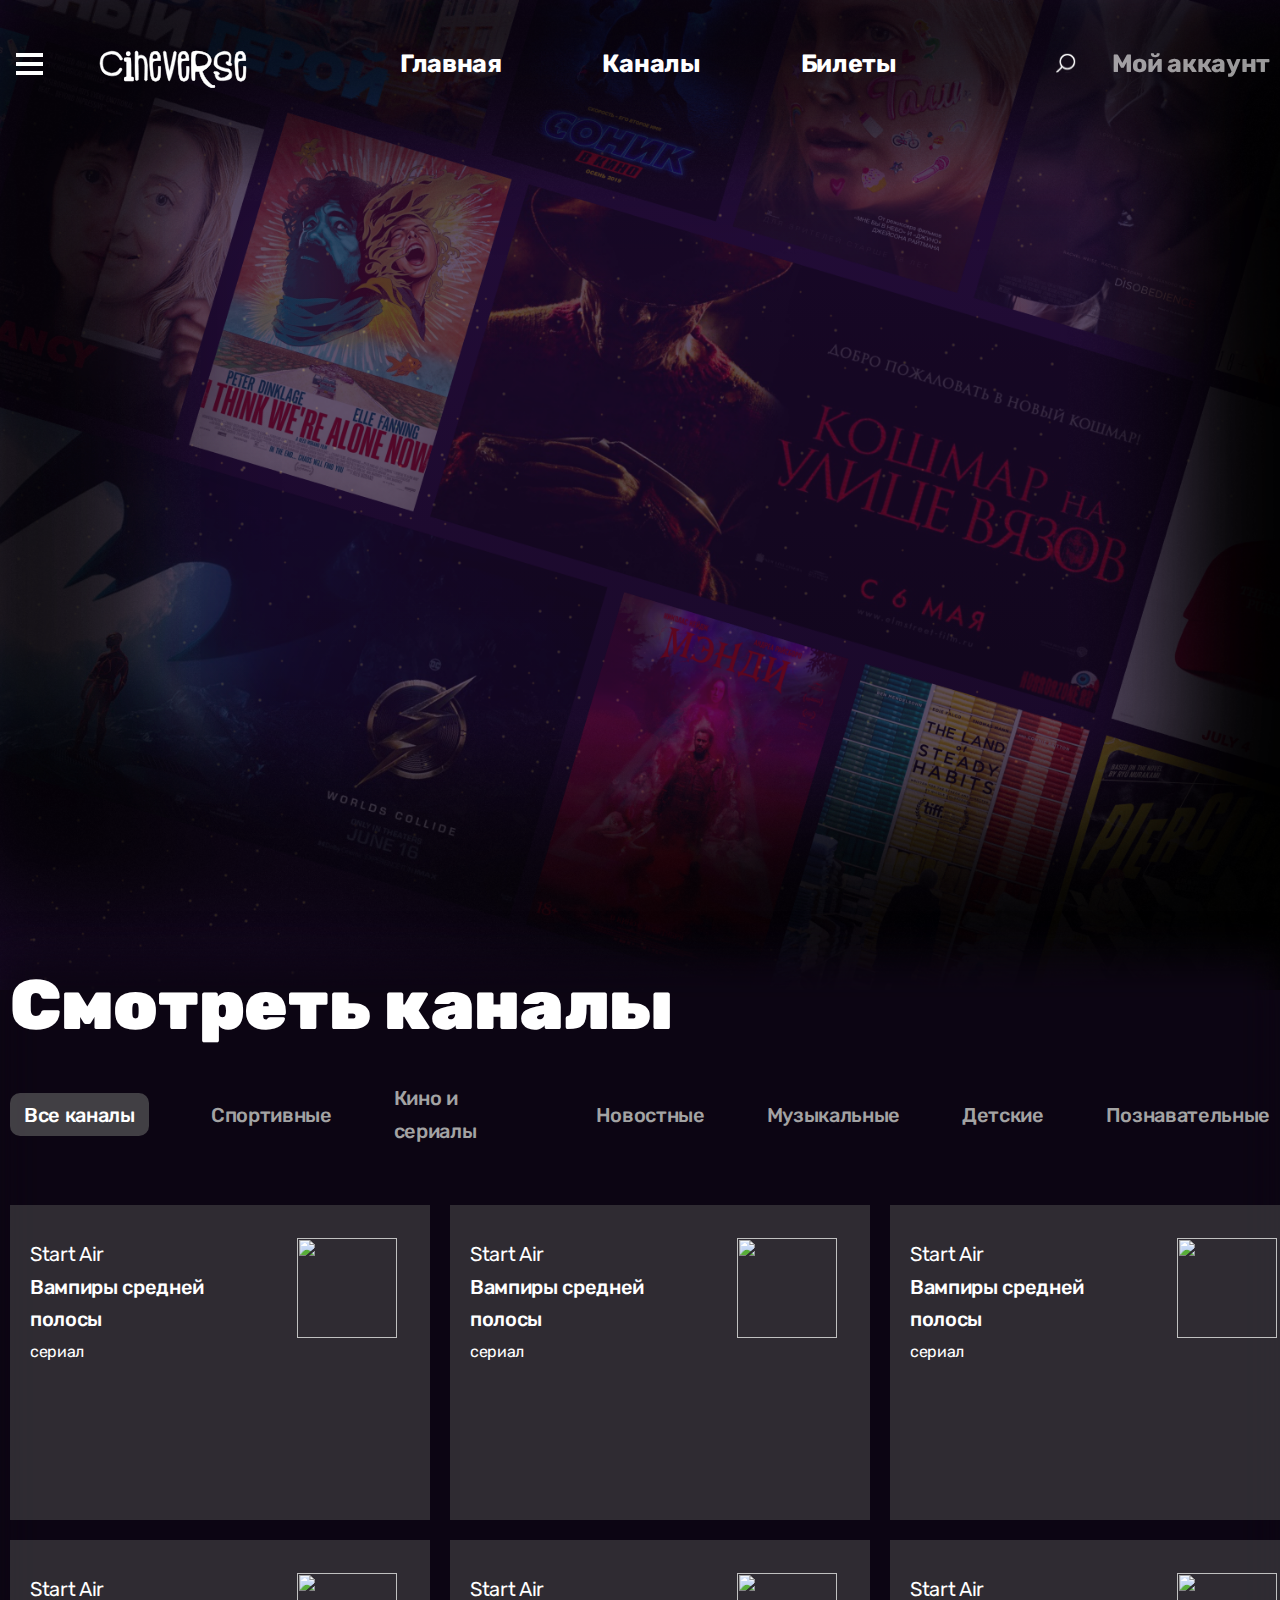
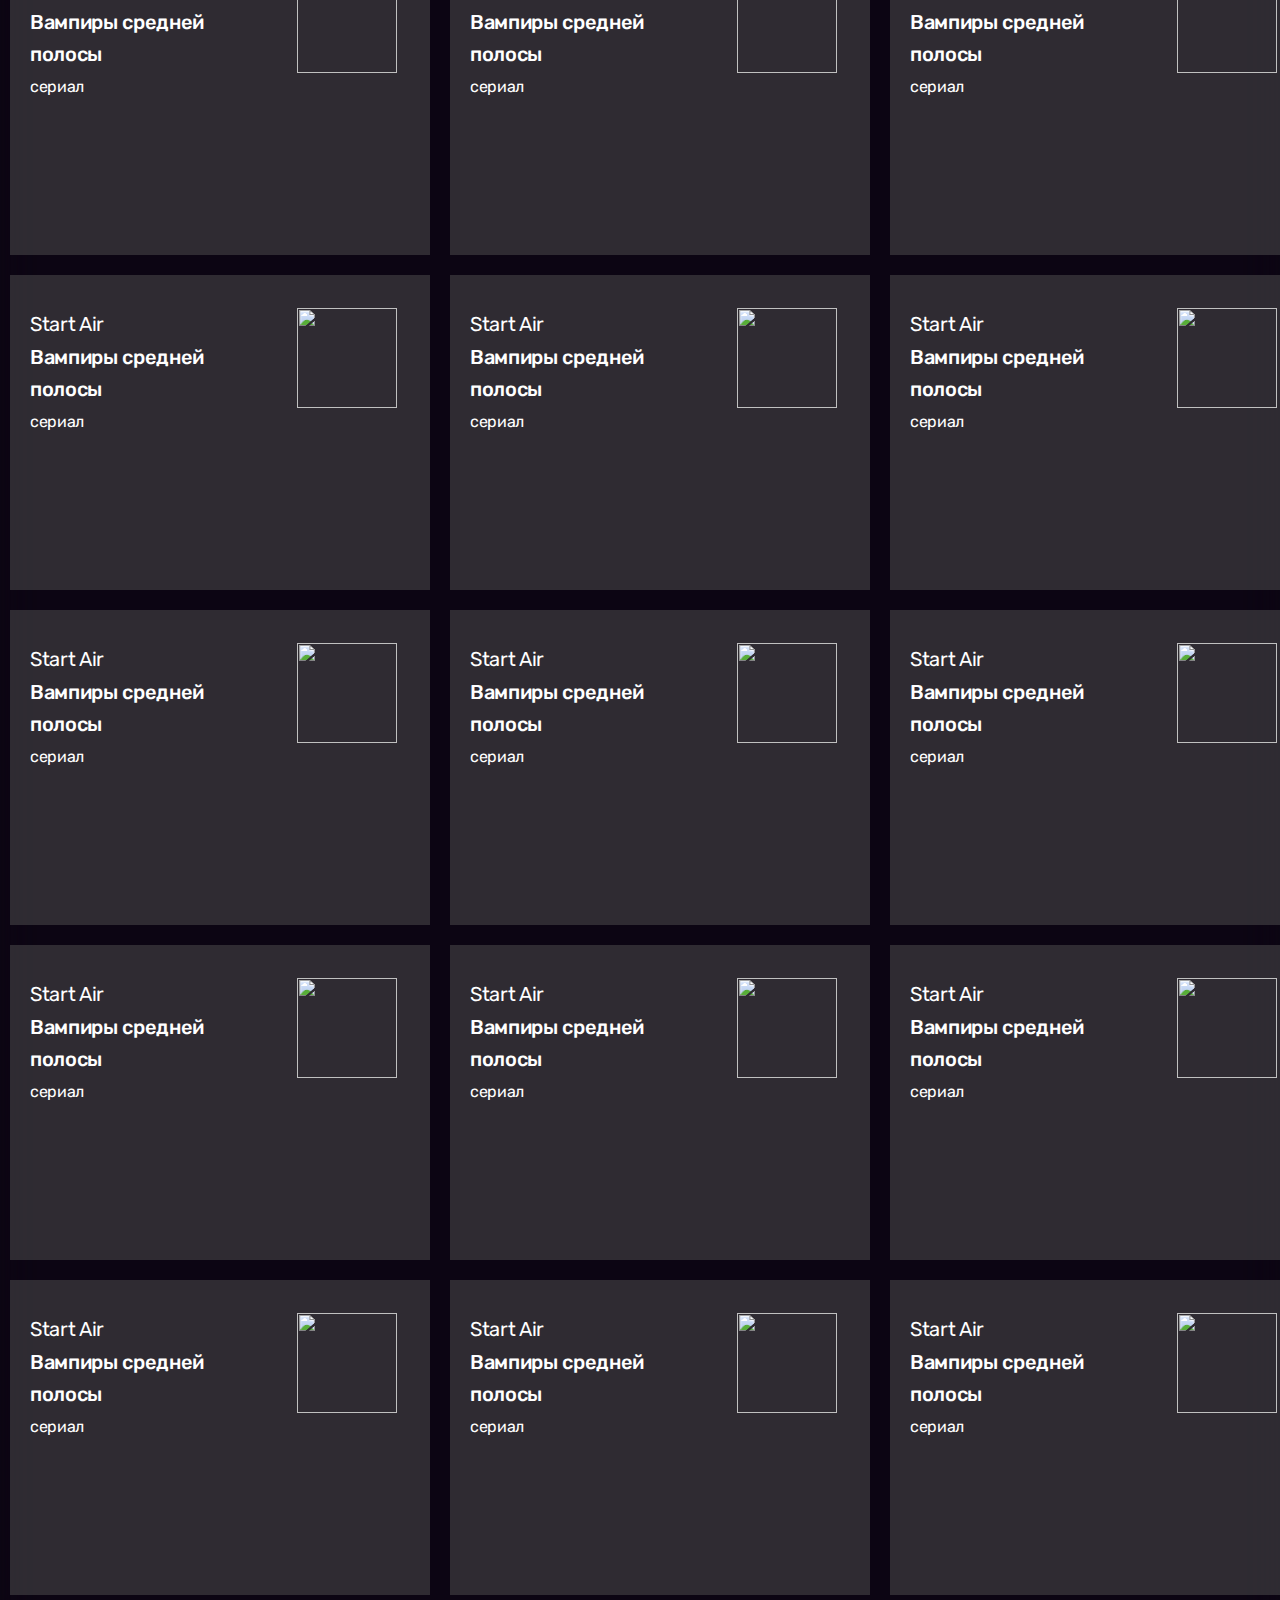
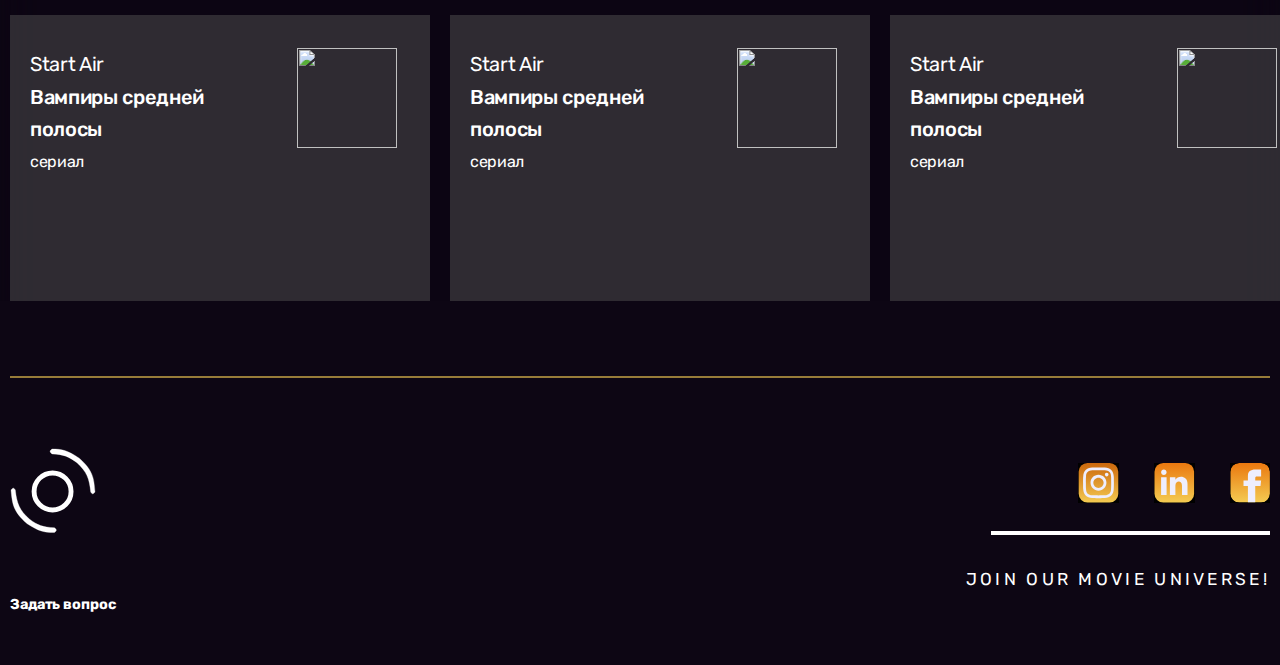
==== channels.html @ 95fcc768 "added channels page" ====
<!DOCTYPE html>
<html lang="ru">
  <head>
    <meta charset="UTF-8" />
    <meta http-equiv="X-UA-Compatible" content="IE=edge" />
    <meta name="viewport" content="width=device-width, initial-scale=1.0" />
    <title>Главная</title>
    <link rel="preconnect" href="https://fonts.googleapis.com" />
    <link rel="preconnect" href="https://fonts.gstatic.com" crossorigin />
    <link
      href="https://fonts.googleapis.com/css2?family=Rubik:wght@400;500;700;900&display=swap"
      rel="stylesheet"
    />
    <link rel="stylesheet" href="style__channels.css" />
  </head>
  <body>
    <div class="wrapper">
      <header class="header">
        <div class="container">
          <div class="header__inner">
            <div class="header__menu">
              <button class="header__btn">
                <span></span>
                <span></span>
                <span></span>
              </button>
              <div class="header__menu-container">
                <ul class="menu-list">
                  <li class="menu-item">
                    <img class="menu-icon" src="images/general.png" alt="" /><a
                      href="cinema-lib__menu.html"
                      class="menu-link"
                      >Главная</a
                    >
                  </li>
                  <li class="menu-item">
                    <img class="menu-icon" src="images/ticket.png" alt="" /><a
                      href=""
                      class="menu-link"
                      >Билеты</a
                    >
                  </li>
                  <li class="menu-item">
                    <img class="menu-icon" src="images/sub.png" alt="" /><a
                      href="subscription.html"
                      class="menu-link"
                      >Подписка</a
                    >
                  </li>
                  <li class="menu-item">
                    <img class="menu-icon" src="images/media.png" alt="" /><a
                      href=""
                      class="menu-link"
                      >Медиа</a
                    >
                  </li>
                </ul>
              </div>
            </div>
            <img class="logo" src="images/Logo_words.svg" alt="" />
            <nav class="menu">
              <ul class="menu__list">
                <li class="menu__list-item">
                  <a class="menu__list-link" href="cinema-lib__menu.html">Главная</a>
                </li>
                <li class="menu__list-item">
                  <a class="menu__list-link" href="#">Каналы</a>
                </li>
                <li class="menu__list-item">
                  <a class="menu__list-link" href="#">Билеты</a>
                </li>
              </ul>
            </nav>
            <div class="menu__list-item">
              <button class="loop__btn">
                <img class="loop__img" src="images/loop.svg" alt="o" />
              </button>
              <a href="personal-area.html" class="menu__list-link menu__login">Мой аккаунт</a>
            </div>
          </div>
        </div>
      </header>
      <main class="main">
        <section class="promo">
          <div class="container"></div>
        </section>
        <section class="channels">
          <div class="container">
            <div class="channels__inner">
              <h1 class="title">Смотреть каналы</h1>
              <ul class="nav-chanels">
                <li class="nav__links">Все каналы</li>
                <li class="nav__links">Спортивные</li>
                <li class="nav__links">Кино и сериалы</li>
                <li class="nav__links">Новостные</li>
                <li class="nav__links">Музыкальные</li>
                <li class="nav__links">Детские</li>
                <li class="nav__links">Познавательные</li>
              </ul>
              <div class="all__channels">
                <div class="channel__contain">
                  <div class="cannel__text">
                    <p class="channel__name">Start Air</p>
                    <p class="film__name">Вампиры средней полосы</p>
                    <p class="film__genre">сериал</p>
                  </div>
                  <img src="images/startAir.png" alt="" />
                </div>
                <div class="channel__contain">
                  <div class="cannel__text">
                    <p class="channel__name">Start Air</p>
                    <p class="film__name">Вампиры средней полосы</p>
                    <p class="film__genre">сериал</p>
                  </div>
                  <img src="images/startAir.png" alt="" />
                </div>
                <div class="channel__contain">
                  <div class="cannel__text">
                    <p class="channel__name">Start Air</p>
                    <p class="film__name">Вампиры средней полосы</p>
                    <p class="film__genre">сериал</p>
                  </div>
                  <img src="images/startAir.png" alt="" />
                </div>
                <div class="channel__contain">
                  <div class="cannel__text">
                    <p class="channel__name">Start Air</p>
                    <p class="film__name">Вампиры средней полосы</p>
                    <p class="film__genre">сериал</p>
                  </div>
                  <img src="images/startAir.png" alt="" />
                </div>
                <div class="channel__contain">
                  <div class="cannel__text">
                    <p class="channel__name">Start Air</p>
                    <p class="film__name">Вампиры средней полосы</p>
                    <p class="film__genre">сериал</p>
                  </div>
                  <img src="images/startAir.png" alt="" />
                </div>
                <div class="channel__contain">
                  <div class="cannel__text">
                    <p class="channel__name">Start Air</p>
                    <p class="film__name">Вампиры средней полосы</p>
                    <p class="film__genre">сериал</p>
                  </div>
                  <img src="images/startAir.png" alt="" />
                </div>
                <div class="channel__contain">
                  <div class="cannel__text">
                    <p class="channel__name">Start Air</p>
                    <p class="film__name">Вампиры средней полосы</p>
                    <p class="film__genre">сериал</p>
                  </div>
                  <img src="images/startAir.png" alt="" />
                </div>
                <div class="channel__contain">
                  <div class="cannel__text">
                    <p class="channel__name">Start Air</p>
                    <p class="film__name">Вампиры средней полосы</p>
                    <p class="film__genre">сериал</p>
                  </div>
                  <img src="images/startAir.png" alt="" />
                </div>
                <div class="channel__contain">
                  <div class="cannel__text">
                    <p class="channel__name">Start Air</p>
                    <p class="film__name">Вампиры средней полосы</p>
                    <p class="film__genre">сериал</p>
                  </div>
                  <img src="images/startAir.png" alt="" />
                </div>
                <div class="channel__contain">
                  <div class="cannel__text">
                    <p class="channel__name">Start Air</p>
                    <p class="film__name">Вампиры средней полосы</p>
                    <p class="film__genre">сериал</p>
                  </div>
                  <img src="images/startAir.png" alt="" />
                </div>
                <div class="channel__contain">
                  <div class="cannel__text">
                    <p class="channel__name">Start Air</p>
                    <p class="film__name">Вампиры средней полосы</p>
                    <p class="film__genre">сериал</p>
                  </div>
                  <img src="images/startAir.png" alt="" />
                </div>
                <div class="channel__contain">
                  <div class="cannel__text">
                    <p class="channel__name">Start Air</p>
                    <p class="film__name">Вампиры средней полосы</p>
                    <p class="film__genre">сериал</p>
                  </div>
                  <img src="images/startAir.png" alt="" />
                </div>
                <div class="channel__contain">
                  <div class="cannel__text">
                    <p class="channel__name">Start Air</p>
                    <p class="film__name">Вампиры средней полосы</p>
                    <p class="film__genre">сериал</p>
                  </div>
                  <img src="images/startAir.png" alt="" />
                </div>
                <div class="channel__contain">
                  <div class="cannel__text">
                    <p class="channel__name">Start Air</p>
                    <p class="film__name">Вампиры средней полосы</p>
                    <p class="film__genre">сериал</p>
                  </div>
                  <img src="images/startAir.png" alt="" />
                </div>
                <div class="channel__contain">
                  <div class="cannel__text">
                    <p class="channel__name">Start Air</p>
                    <p class="film__name">Вампиры средней полосы</p>
                    <p class="film__genre">сериал</p>
                  </div>
                  <img src="images/startAir.png" alt="" />
                </div>
                <div class="channel__contain">
                  <div class="cannel__text">
                    <p class="channel__name">Start Air</p>
                    <p class="film__name">Вампиры средней полосы</p>
                    <p class="film__genre">сериал</p>
                  </div>
                  <img src="images/startAir.png" alt="" />
                </div>
                <div class="channel__contain">
                  <div class="cannel__text">
                    <p class="channel__name">Start Air</p>
                    <p class="film__name">Вампиры средней полосы</p>
                    <p class="film__genre">сериал</p>
                  </div>
                  <img src="images/startAir.png" alt="" />
                </div>
                <div class="channel__contain">
                  <div class="cannel__text">
                    <p class="channel__name">Start Air</p>
                    <p class="film__name">Вампиры средней полосы</p>
                    <p class="film__genre">сериал</p>
                  </div>
                  <img src="images/startAir.png" alt="" />
                </div>
                <div class="channel__contain">
                  <div class="cannel__text">
                    <p class="channel__name">Start Air</p>
                    <p class="film__name">Вампиры средней полосы</p>
                    <p class="film__genre">сериал</p>
                  </div>
                  <img src="images/startAir.png" alt="" />
                </div>
                <div class="channel__contain">
                  <div class="cannel__text">
                    <p class="channel__name">Start Air</p>
                    <p class="film__name">Вампиры средней полосы</p>
                    <p class="film__genre">сериал</p>
                  </div>
                  <img src="images/startAir.png" alt="" />
                </div>
                <div class="channel__contain">
                  <div class="cannel__text">
                    <p class="channel__name">Start Air</p>
                    <p class="film__name">Вампиры средней полосы</p>
                    <p class="film__genre">сериал</p>
                  </div>
                  <img src="images/startAir.png" alt="" />
                </div>
                <div class="channel__contain">
                  <div class="cannel__text">
                    <p class="channel__name">Start Air</p>
                    <p class="film__name">Вампиры средней полосы</p>
                    <p class="film__genre">сериал</p>
                  </div>
                  <img src="images/startAir.png" alt="" />
                </div>
                <div class="channel__contain">
                  <div class="cannel__text">
                    <p class="channel__name">Start Air</p>
                    <p class="film__name">Вампиры средней полосы</p>
                    <p class="film__genre">сериал</p>
                  </div>
                  <img src="images/startAir.png" alt="" />
                </div>
                <div class="channel__contain">
                  <div class="cannel__text">
                    <p class="channel__name">Start Air</p>
                    <p class="film__name">Вампиры средней полосы</p>
                    <p class="film__genre">сериал</p>
                  </div>
                  <img src="images/startAir.png" alt="" />
                </div>
              </div>
            </div>
          </div>
        </section>
        <footer class="footer">
          <div class="container">
            <div class="footer__inner">
              <div class="horizontal-line"></div>
              <div class="footer__contain">
                <div class="footer__question">
                  <svg
                    xmlns="http://www.w3.org/2000/svg"
                    width="86"
                    height="85"
                    viewBox="0 0 86 85"
                    fill="none"
                  >
                    <path
                      d="M61.0564 43.4438C61.0564 53.658 52.779 61.937 42.5699 61.937C32.3609 61.937 24.0835 53.658 24.0835 43.4438C24.0835 33.2296 32.3609 24.9506 42.5699 24.9506C52.779 24.9506 61.0564 33.2296 61.0564 43.4438Z"
                      stroke="white"
                      stroke-width="4.88372"
                    />
                    <path
                      d="M41.9967 1.00001C40.2946 2.61351 38.7589 3.4188 41.9967 5.87529C53.479 6.40449 58.8735 8.46352 66.9386 14.7655C76.7208 23.7279 79.3066 30.3709 80.6997 44.0172C82.2513 46.6116 83.2112 46.2398 85.0001 44.0172C83.9221 30.2768 83.2113 22.584 69.2322 10.177C57.2928 2.16157 51.5775 0.996997 41.9967 1.00001Z"
                      fill="white"
                      stroke="white"
                      stroke-width="0.308932"
                    />
                    <path
                      d="M44.4608 84.5585C46.1463 82.9276 47.6736 82.1066 44.4108 79.6835C32.9236 79.2721 27.5084 77.2685 19.379 71.0496C9.5055 62.188 6.85179 55.5719 5.31878 41.9406C3.7407 39.3622 2.78467 39.7439 1.01866 41.9847C2.23747 55.7134 3.02709 63.3984 17.1327 75.6614C29.1536 83.5539 34.8805 84.6598 44.4608 84.5585Z"
                      fill="white"
                      stroke="white"
                      stroke-width="0.308932"
                    />
                  </svg>
                  <p class="questionn">Задать вопрос</p>
                </div>
                <div class="footer__social-media">
                  <div class="social-media">
                    <img src="images/inst.svg" alt="" />
                    <img src="images/linked.svg" alt="" />
                    <img src="images/facebook.svg" alt="" />
                  </div>
                  <div class="horizontal-line--small"></div>
                  <p class="footer__wish">JOIN OUR MOVIE UNIVERSE!</p>
                </div>
              </div>
            </div>
          </div>
        </footer>
      </main>
    </div>
    <script src="main.js"></script>
  </body>
</html>
---- style__channels.css ----
html {
  box-sizing: border-box;
  margin: 0;
  padding: 0;
}

*,
*:before,
*:after {
  box-sizing: inherit;
}

body {
  overflow-x: hidden;
  margin: 0;
  padding: 0;
  font-family: "Rubik", sans-serif;
  position: relative;
  color: #fff;
  line-height: 32.455px; /* 46.365% */
  letter-spacing: -0.335px;
}

h1,
h2,
h3,
h4,
h5,
h6,
p,
span {
  margin: 0;
}

a {
  text-decoration: none;
  color: inherit;
  cursor: pointer;
}

ul {
  list-style: none;
  padding: 0;
}

.wrapper {
  width: 100vw;
  min-height: 500px;
  background: linear-gradient(180deg, #250d3c 0%, #000 63.02%);
  position: relative;
}

.container {
  max-width: 1320px;
  padding: 0 10px;
  margin: 0 auto;
}

.header {
  position: absolute;
  left: 0;
  right: 0;
}

.header__menu {
  position: relative;
}

.header__btn {
  position: relative;
  z-index: 10;
  display: flex;
  flex-direction: column;
  gap: 5px;
  border: none;
  background-color: transparent;
  margin-right: 50px;
  cursor: pointer;
}

.header__btn span {
  border: 2px solid #fff;
  width: 27px;
}

.header__menu-container {
  visibility: hidden;
  opacity: 0;
  z-index: 5;
  top: -24px;
  left: -28px;
  position: absolute;
  width: 290px;
  height: 380px;
  border-radius: 20px;
  background: #5c4375;
  transition: opacity 0.3s, visibility 0s linear 0.3s; /* Добавлена задержка для visibility */
}

.menu-list {
  display: flex;
  flex-direction: column;
  gap: 30px;
  margin: 110px 0 0 22px;
}

.menu-item {
  display: flex;
  gap: 38px;
  align-items: center;
}

.menu-link {
  color: #fff;
  font-size: 32px;
  font-weight: 700;
}

.header__menu-container.menu-open {
  visibility: visible;
  opacity: 1;
  z-index: 5;
  top: -24px;
  left: -28px;
  position: absolute;
  width: 290px;
  height: 380px;
  border-radius: 20px;
  background: #5c4375;
  transition: opacity 0.3s, visibility 0s linear 0s;
}

.logo {
  padding-top: 10px;
  position: relative;
  z-index: 10;
}

.header__inner {
  display: flex;
  align-items: center;
  padding: 32px 0px 0px 0px;
}

.menu {
  width: 862px;
  display: flex;
  justify-content: center;
}

.menu__list {
  display: flex;
  gap: 100px;
  list-style-type: none;
}

.menu__list-link {
  color: #fff;
  font-size: 25px;
  font-weight: 700;
}

.loop__btn {
  background-color: transparent;
  border: none;
}

.menu__list-item {
  display: flex;
  gap: 30px;
}

.menu__login {
  opacity: 0.6;
  text-wrap: nowrap;
  transition: opacity 0.1s ease-in;
}

.menu__login:hover {
  opacity: 0.8;
}

.promo {
  background-image: url(images/фон.png);
  background-size: cover;
  background-repeat: no-repeat;
  height: 990px;
  padding-top: 170px;
}

.promo__inner {
}

.channels * {
  position: relative;
}

.channels {
  background-color: #0c0513;
  min-width: 100vw;
  min-height: 100vh;
  position: relative;
  top: 0px;
}

.channels::before {
  content: "";
  position: absolute;
  top: -30px;
  left: 0;
  right: 0;
  bottom: 0;
  background-color: inherit;
  filter: blur(20px);
}

.title {
  font-size: 70px;
  font-weight: 900;
}

.nav-chanels {
  display: flex;
  gap: 62px;
  margin-top: 60px;
  align-items: center;
}

.nav__links {
  color: #a3a3a3;
  font-size: 20px;
  font-weight: 500;
  cursor: pointer;
}

.nav-chanels :nth-child(1) {
  color: #fff;
  font-size: 20px;
  font-weight: 500;
  width: 150px;
  height: 43px;
  background: rgba(102, 102, 102, 0.6);
  display: flex;
  align-items: center;
  justify-content: center;
  border-radius: 10px;
}

.all__channels {
  display: grid;
  grid-template-columns: repeat(3, 420px);
  grid-template-rows: repeat(8, 315px);
  gap: 20px;
  margin-top: 58px;
}

.channel__contain {
  width: 100%;
  height: 100%;
  padding: 33px 33px 0 20px;
  background: rgba(82, 82, 82, 0.5);
  display: flex;
  justify-content: space-between;
}

.channel__contain img {
  height: 100px;
  width: 100px;
}

.cannel__text {
}

.channel__name {
  font-size: 20px;
  font-weight: 400;
}

.film__name {
  font-size: 20px;
  font-weight: 500;
  width: 250px;
}

.film__genre {
  font-size: 16px;
  font-weight: 400;
}

.footer {
  position: absolute;
  bottom: 0px;
  left: 0;
  right: 0;
  background: #0d0614;
}

.footer__inner {
  padding-bottom: 55px;
  padding-top: 75px;
}

.horizontal-line {
  height: 0px;
  border: 1px SOLID rgba(244, 203, 82, 0.6);
  max-width: 1300px;
  margin: 0px auto 70px auto;
}

.footer__contain {
  display: flex;
  justify-content: space-between;
}

.footer__question svg {
  margin-bottom: 54px;
}

.questionn {
  color: #fff;
  font-family: Rubik;
  font-size: 14.396px;
  font-style: normal;
  font-weight: 700;
  line-height: 11.68px; /* 81.138% */
  letter-spacing: -0.121px;
}

.footer__social-media {
  display: flex;
  flex-direction: column;
  align-items: end;
  margin-top: 15px;
}

.social-media {
  display: flex;
  gap: 35px;
}

.horizontal-line--small {
  border: 2px solid #fff;
  width: 279px;
  height: 0px;
  margin-top: 28px;
}

.footer__wish {
  color: #fff;
  text-align: center;
  font-family: Rubik;
  font-size: 17.268px;
  font-style: normal;
  font-weight: 400;
  line-height: 21.949px; /* 127.105% */
  letter-spacing: 3.3px;
  padding-top: 34px;
}
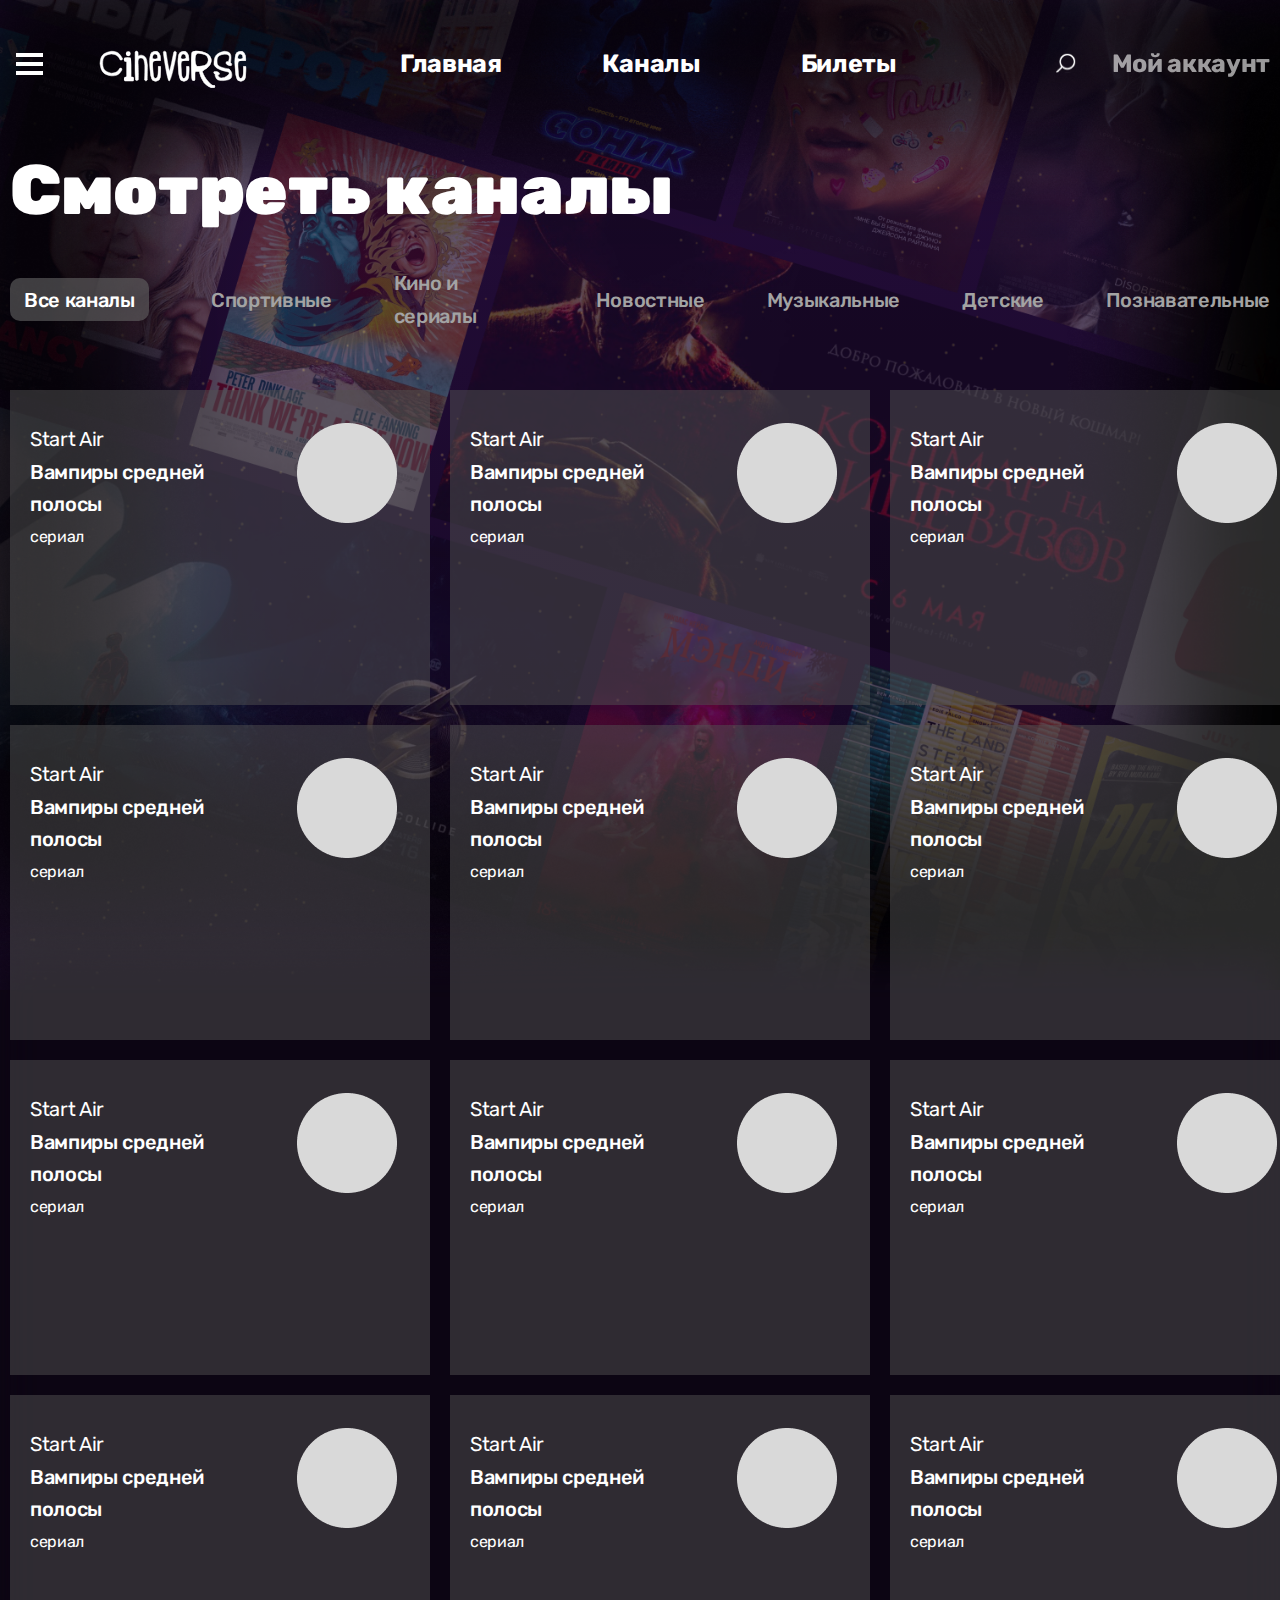
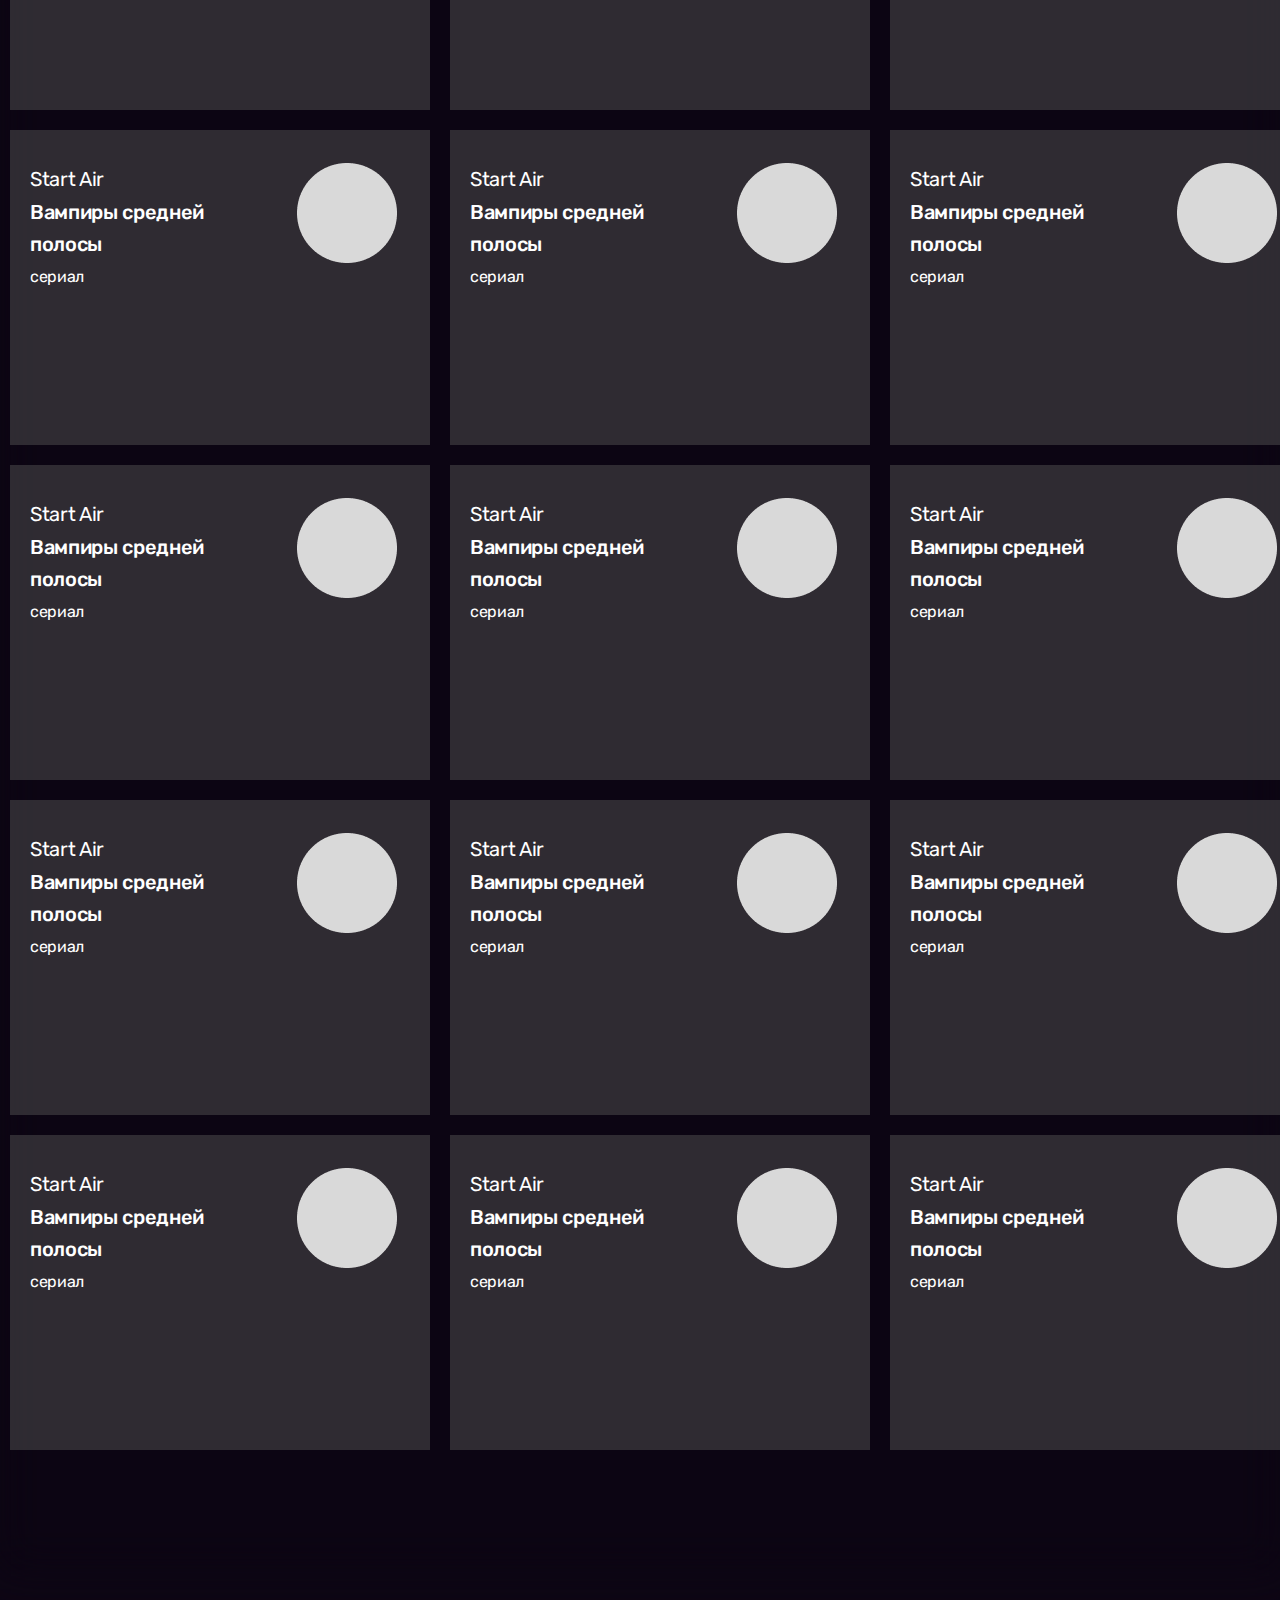
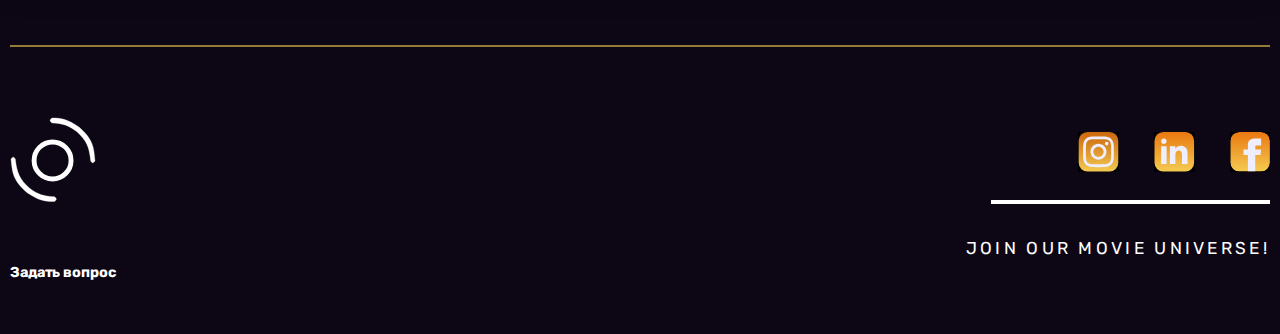
==== commit d26f1941: "changed" ====
--- a/channels.html
+++ b/channels.html
@@ -64,7 +64,7 @@
                   <a class="menu__list-link" href="cinema-lib__menu.html">Главная</a>
                 </li>
                 <li class="menu__list-item">
-                  <a class="menu__list-link" href="#">Каналы</a>
+                  <a class="menu__list-link" href="channels.html">Каналы</a>
                 </li>
                 <li class="menu__list-item">
                   <a class="menu__list-link" href="#">Билеты</a>
--- a/style__channels.css
+++ b/style__channels.css
@@ -52,6 +52,7 @@
 
 .container {
   max-width: 1320px;
+  height: 100%;
   padding: 0 10px;
   margin: 0 auto;
 }
@@ -198,7 +199,7 @@
 .channels {
   background-color: #0c0513;
   min-width: 100vw;
-  min-height: 100vh;
+  height: calc(100vh + 1280px);
   position: relative;
   top: 0px;
 }
@@ -214,6 +215,12 @@
   filter: blur(20px);
 }
 
+.channels__inner {
+  position: relative;
+  top: -815px;
+  height: 100%;
+}
+
 .title {
   font-size: 70px;
   font-weight: 900;
@@ -288,10 +295,6 @@
 }
 
 .footer {
-  position: absolute;
-  bottom: 0px;
-  left: 0;
-  right: 0;
   background: #0d0614;
 }
 
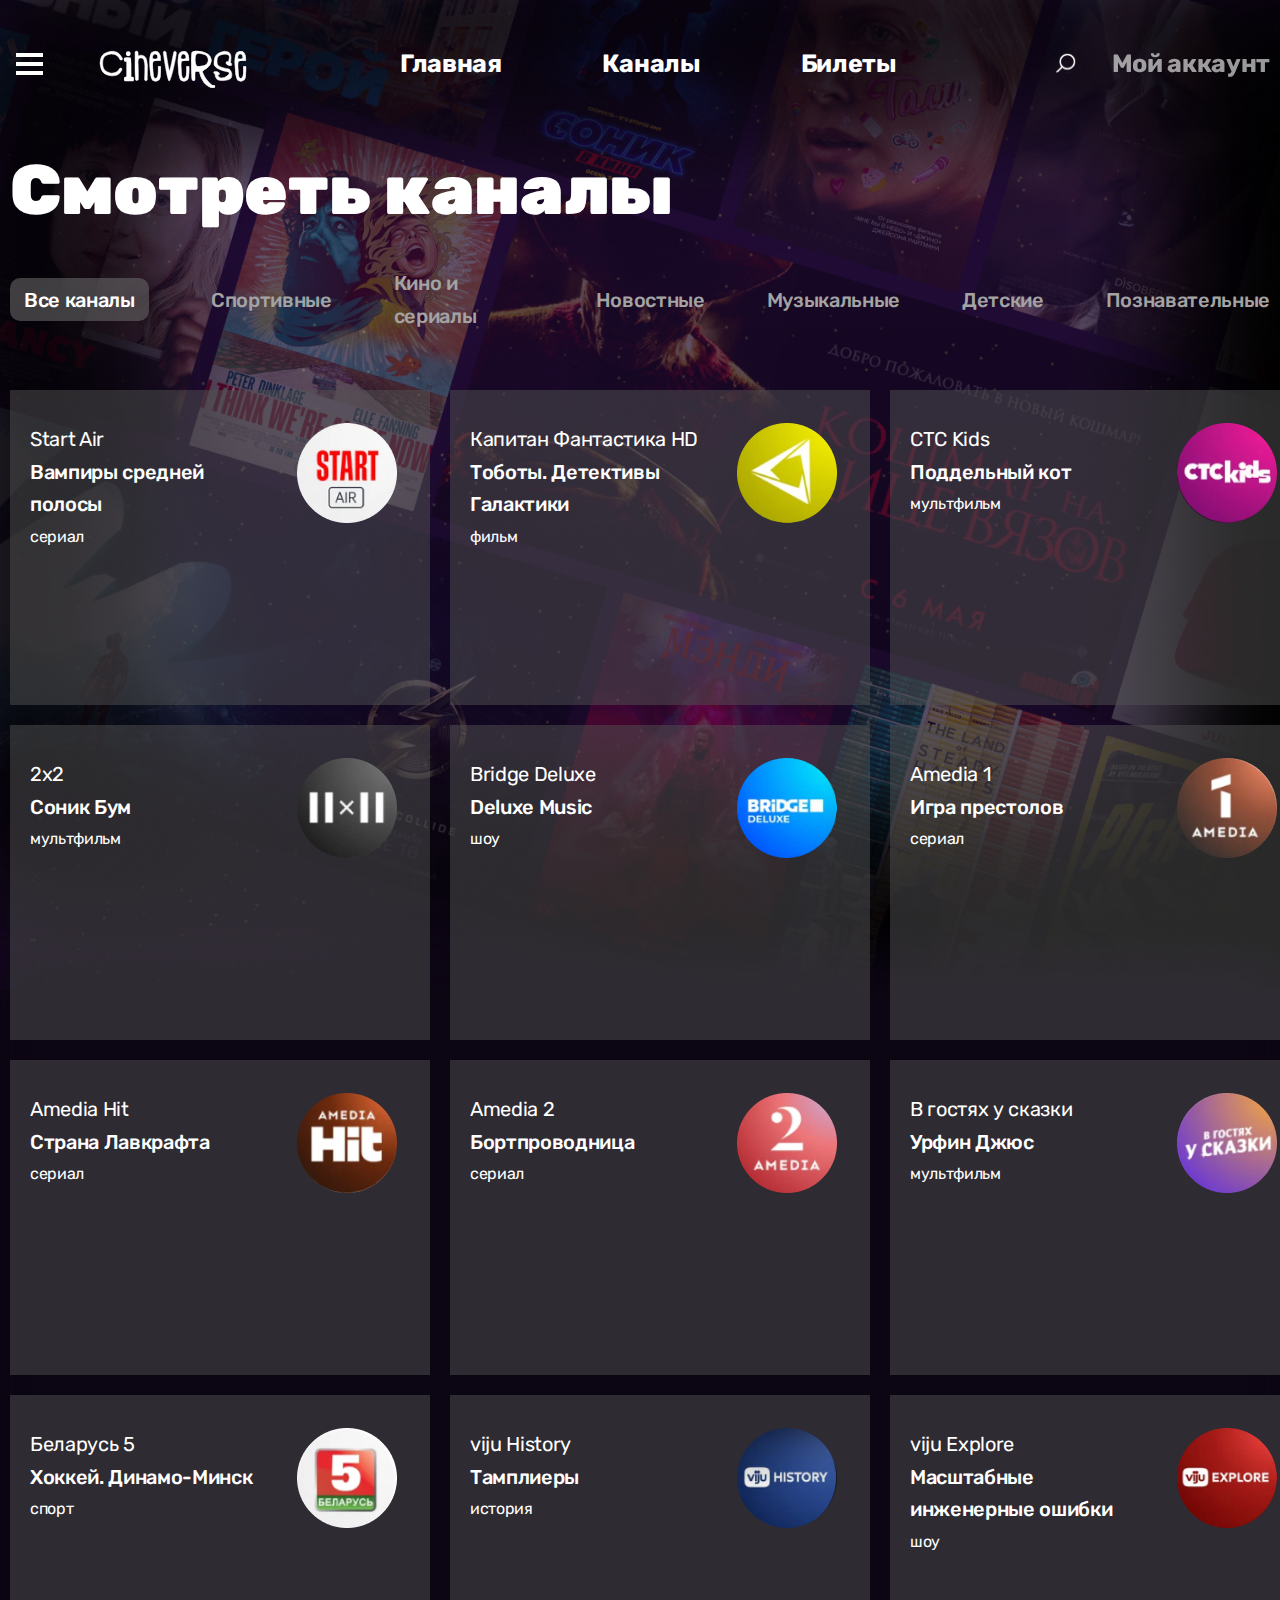
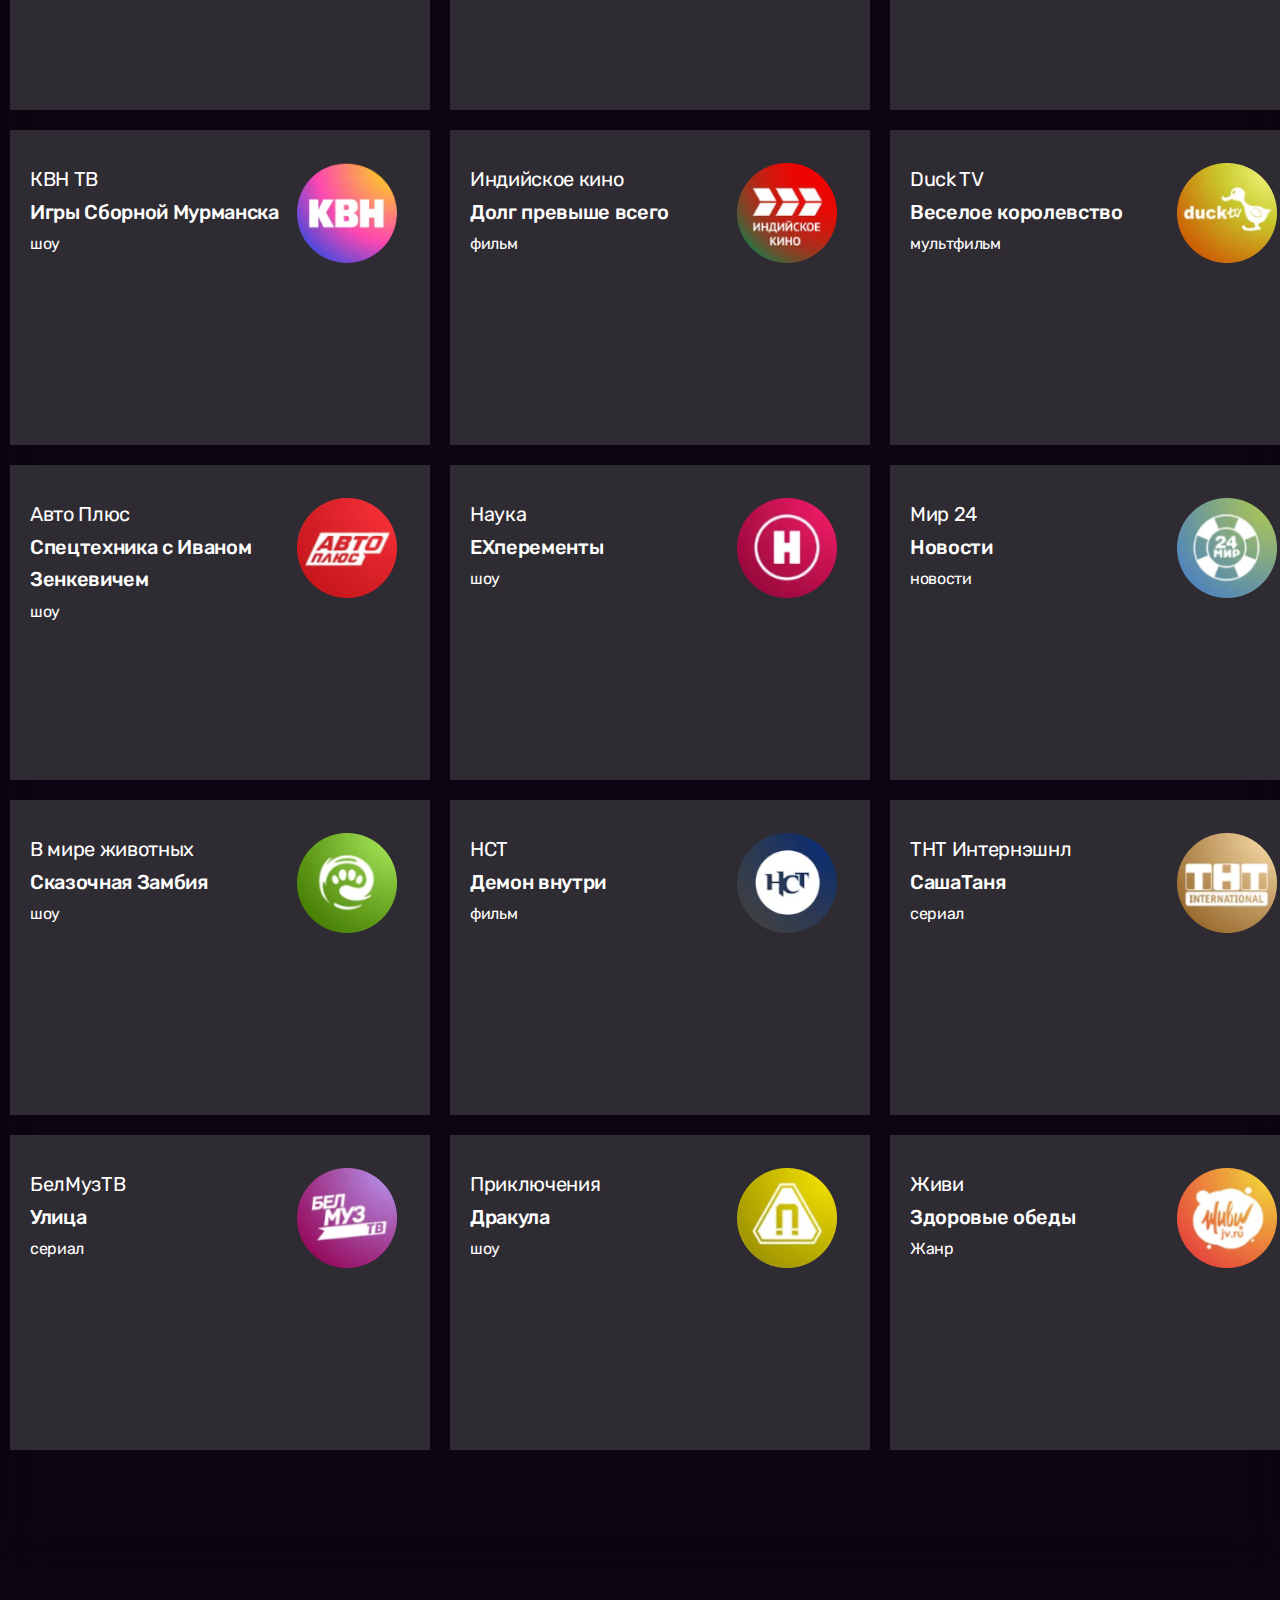
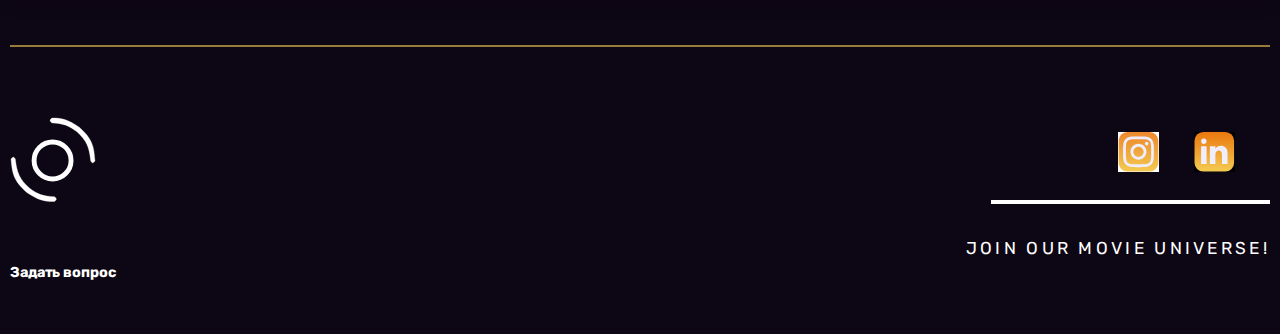
==== commit 34faf0d6: "ustall" ====
--- a/channels.html
+++ b/channels.html
@@ -35,7 +35,7 @@
                   </li>
                   <li class="menu-item">
                     <img class="menu-icon" src="images/ticket.png" alt="" /><a
-                      href=""
+                      href="posters.html"
                       class="menu-link"
                       >Билеты</a
                     >
@@ -67,7 +67,7 @@
                   <a class="menu__list-link" href="channels.html">Каналы</a>
                 </li>
                 <li class="menu__list-item">
-                  <a class="menu__list-link" href="#">Билеты</a>
+                  <a class="menu__list-link" href="posters.html">Билеты</a>
                 </li>
               </ul>
             </nav>
@@ -88,16 +88,18 @@
           <div class="container">
             <div class="channels__inner">
               <h1 class="title">Смотреть каналы</h1>
-              <ul class="nav-chanels">
-                <li class="nav__links">Все каналы</li>
-                <li class="nav__links">Спортивные</li>
-                <li class="nav__links">Кино и сериалы</li>
-                <li class="nav__links">Новостные</li>
-                <li class="nav__links">Музыкальные</li>
-                <li class="nav__links">Детские</li>
-                <li class="nav__links">Познавательные</li>
-              </ul>
-              <div class="all__channels">
+              <div class="hueta">
+                <ul class="nav-chanels">
+                  <li class="nav__links active" id="ch1">Все каналы</li>
+                  <li class="nav__links" id="ch2">Спортивные</li>
+                  <li class="nav__links" id="ch3">Кино и сериалы</li>
+                  <li class="nav__links" id="ch4">Новостные</li>
+                  <li class="nav__links" id="ch5">Музыкальные</li>
+                  <li class="nav__links" id="ch6">Детские</li>
+                  <li class="nav__links" id="ch7">Познавательные</li>
+                </ul>
+              </div>
+              <div class="all__channels" id="all-channels">
                 <div class="channel__contain">
                   <div class="cannel__text">
                     <p class="channel__name">Start Air</p>
@@ -108,6 +110,192 @@
                 </div>
                 <div class="channel__contain">
                   <div class="cannel__text">
+                    <p class="channel__name">Капитан Фантастика HD</p>
+                    <p class="film__name">Тоботы. Детективы Галактики</p>
+                    <p class="film__genre">фильм</p>
+                  </div>
+                  <img src="images/startAir1.png" alt="" />
+                </div>
+                <div class="channel__contain">
+                  <div class="cannel__text">
+                    <p class="channel__name">СТС Kids</p>
+                    <p class="film__name">Поддельный кот</p>
+                    <p class="film__genre">мультфильм</p>
+                  </div>
+                  <img src="images/startAir2.png" alt="" />
+                </div>
+                <div class="channel__contain">
+                  <div class="cannel__text">
+                    <p class="channel__name">2x2</p>
+                    <p class="film__name">Соник Бум</p>
+                    <p class="film__genre">мультфильм</p>
+                  </div>
+                  <img src="images/startAir3.png" alt="" />
+                </div>
+                <div class="channel__contain">
+                  <div class="cannel__text">
+                    <p class="channel__name">Bridge Deluxe</p>
+                    <p class="film__name">Deluxe Music</p>
+                    <p class="film__genre">шоу</p>
+                  </div>
+                  <img src="images/startAir4.png" alt="" />
+                </div>
+                <div class="channel__contain">
+                  <div class="cannel__text">
+                    <p class="channel__name">Amedia 1</p>
+                    <p class="film__name">Игра престолов</p>
+                    <p class="film__genre">сериал</p>
+                  </div>
+                  <img src="images/startAir5.png" alt="" />
+                </div>
+                <div class="channel__contain">
+                  <div class="cannel__text">
+                    <p class="channel__name">Amedia Hit</p>
+                    <p class="film__name">Страна Лавкрафта</p>
+                    <p class="film__genre">сериал</p>
+                  </div>
+                  <img src="images/startAir6.png" alt="" />
+                </div>
+                <div class="channel__contain">
+                  <div class="cannel__text">
+                    <p class="channel__name">Amedia 2</p>
+                    <p class="film__name">Бортпроводница</p>
+                    <p class="film__genre">сериал</p>
+                  </div>
+                  <img src="images/startAir7.png" alt="" />
+                </div>
+                <div class="channel__contain">
+                  <div class="cannel__text">
+                    <p class="channel__name">В гостях у сказки</p>
+                    <p class="film__name">Урфин Джюс</p>
+                    <p class="film__genre">мультфильм</p>
+                  </div>
+                  <img src="images/startAir8.png" alt="" />
+                </div>
+                <div class="channel__contain">
+                  <div class="cannel__text">
+                    <p class="channel__name">Беларусь 5</p>
+                    <p class="film__name">Хоккей. Динамо-Минск</p>
+                    <p class="film__genre">спорт</p>
+                  </div>
+                  <img src="images/startAir9.png" alt="" />
+                </div>
+                <div class="channel__contain">
+                  <div class="cannel__text">
+                    <p class="channel__name">viju History</p>
+                    <p class="film__name">Тамплиеры</p>
+                    <p class="film__genre">история</p>
+                  </div>
+                  <img src="images/startAir10.png" alt="" />
+                </div>
+                <div class="channel__contain">
+                  <div class="cannel__text">
+                    <p class="channel__name">viju Explore</p>
+                    <p class="film__name">Масштабные инженерные ошибки</p>
+                    <p class="film__genre">шоу</p>
+                  </div>
+                  <img src="images/startAir11.png" alt="" />
+                </div>
+                <div class="channel__contain">
+                  <div class="cannel__text">
+                    <p class="channel__name">КВН ТВ</p>
+                    <p class="film__name">Игры Сборной Мурманска</p>
+                    <p class="film__genre">шоу</p>
+                  </div>
+                  <img src="images/startAir12.png" alt="" />
+                </div>
+                <div class="channel__contain">
+                  <div class="cannel__text">
+                    <p class="channel__name">Индийское кино</p>
+                    <p class="film__name">Долг превыше всего</p>
+                    <p class="film__genre">фильм</p>
+                  </div>
+                  <img src="images/startAir13.png" alt="" />
+                </div>
+                <div class="channel__contain">
+                  <div class="cannel__text">
+                    <p class="channel__name">Duck TV</p>
+                    <p class="film__name">Веселое королевство</p>
+                    <p class="film__genre">мультфильм</p>
+                  </div>
+                  <img src="images/startAir14.png" alt="" />
+                </div>
+                <div class="channel__contain">
+                  <div class="cannel__text">
+                    <p class="channel__name">Авто Плюс</p>
+                    <p class="film__name">Спецтехника с Иваном Зенкевичем</p>
+                    <p class="film__genre">шоу</p>
+                  </div>
+                  <img src="images/startAir15.png" alt="" />
+                </div>
+                <div class="channel__contain">
+                  <div class="cannel__text">
+                    <p class="channel__name">Наука</p>
+                    <p class="film__name">EXперементы</p>
+                    <p class="film__genre">шоу</p>
+                  </div>
+                  <img src="images/startAir16.png" alt="" />
+                </div>
+                <div class="channel__contain">
+                  <div class="cannel__text">
+                    <p class="channel__name">Мир 24</p>
+                    <p class="film__name">Новости</p>
+                    <p class="film__genre">новости</p>
+                  </div>
+                  <img src="images/startAir17.png" alt="" />
+                </div>
+                <div class="channel__contain">
+                  <div class="cannel__text">
+                    <p class="channel__name">В мире животных</p>
+                    <p class="film__name">Сказочная Замбия</p>
+                    <p class="film__genre">шоу</p>
+                  </div>
+                  <img src="images/startAir18.png" alt="" />
+                </div>
+                <div class="channel__contain">
+                  <div class="cannel__text">
+                    <p class="channel__name">НСТ</p>
+                    <p class="film__name">Демон внутри</p>
+                    <p class="film__genre">фильм</p>
+                  </div>
+                  <img src="images/startAir19.png" alt="" />
+                </div>
+                <div class="channel__contain">
+                  <div class="cannel__text">
+                    <p class="channel__name">ТНТ Интернэшнл</p>
+                    <p class="film__name">СашаТаня</p>
+                    <p class="film__genre">сериал</p>
+                  </div>
+                  <img src="images/startAir20.png" alt="" />
+                </div>
+                <div class="channel__contain">
+                  <div class="cannel__text">
+                    <p class="channel__name">БелМузТВ</p>
+                    <p class="film__name">Улица</p>
+                    <p class="film__genre">сериал</p>
+                  </div>
+                  <img src="images/startAir21.png" alt="" />
+                </div>
+                <div class="channel__contain">
+                  <div class="cannel__text">
+                    <p class="channel__name">Приключения</p>
+                    <p class="film__name">Дракула</p>
+                    <p class="film__genre">шоу</p>
+                  </div>
+                  <img src="images/startAir22.png" alt="" />
+                </div>
+                <div class="channel__contain">
+                  <div class="cannel__text">
+                    <p class="channel__name">Живи</p>
+                    <p class="film__name">Здоровые обеды</p>
+                    <p class="film__genre">Жанр</p>
+                  </div>
+                  <img src="images/startAir23.png" alt="" />
+                </div>
+              </div>
+              <div class="all__channels" id="sports-channels" style="display: none">
+                <div class="channel__contain">
+                  <div class="cannel__text">
                     <p class="channel__name">Start Air</p>
                     <p class="film__name">Вампиры средней полосы</p>
                     <p class="film__genre">сериал</p>
@@ -116,179 +304,11 @@
                 </div>
                 <div class="channel__contain">
                   <div class="cannel__text">
-                    <p class="channel__name">Start Air</p>
-                    <p class="film__name">Вампиры средней полосы</p>
-                    <p class="film__genre">сериал</p>
-                  </div>
-                  <img src="images/startAir.png" alt="" />
-                </div>
-                <div class="channel__contain">
-                  <div class="cannel__text">
-                    <p class="channel__name">Start Air</p>
-                    <p class="film__name">Вампиры средней полосы</p>
-                    <p class="film__genre">сериал</p>
-                  </div>
-                  <img src="images/startAir.png" alt="" />
-                </div>
-                <div class="channel__contain">
-                  <div class="cannel__text">
-                    <p class="channel__name">Start Air</p>
-                    <p class="film__name">Вампиры средней полосы</p>
-                    <p class="film__genre">сериал</p>
-                  </div>
-                  <img src="images/startAir.png" alt="" />
-                </div>
-                <div class="channel__contain">
-                  <div class="cannel__text">
-                    <p class="channel__name">Start Air</p>
-                    <p class="film__name">Вампиры средней полосы</p>
-                    <p class="film__genre">сериал</p>
-                  </div>
-                  <img src="images/startAir.png" alt="" />
-                </div>
-                <div class="channel__contain">
-                  <div class="cannel__text">
-                    <p class="channel__name">Start Air</p>
-                    <p class="film__name">Вампиры средней полосы</p>
-                    <p class="film__genre">сериал</p>
-                  </div>
-                  <img src="images/startAir.png" alt="" />
-                </div>
-                <div class="channel__contain">
-                  <div class="cannel__text">
-                    <p class="channel__name">Start Air</p>
-                    <p class="film__name">Вампиры средней полосы</p>
-                    <p class="film__genre">сериал</p>
-                  </div>
-                  <img src="images/startAir.png" alt="" />
-                </div>
-                <div class="channel__contain">
-                  <div class="cannel__text">
-                    <p class="channel__name">Start Air</p>
-                    <p class="film__name">Вампиры средней полосы</p>
-                    <p class="film__genre">сериал</p>
-                  </div>
-                  <img src="images/startAir.png" alt="" />
-                </div>
-                <div class="channel__contain">
-                  <div class="cannel__text">
-                    <p class="channel__name">Start Air</p>
-                    <p class="film__name">Вампиры средней полосы</p>
-                    <p class="film__genre">сериал</p>
-                  </div>
-                  <img src="images/startAir.png" alt="" />
-                </div>
-                <div class="channel__contain">
-                  <div class="cannel__text">
-                    <p class="channel__name">Start Air</p>
-                    <p class="film__name">Вампиры средней полосы</p>
-                    <p class="film__genre">сериал</p>
-                  </div>
-                  <img src="images/startAir.png" alt="" />
-                </div>
-                <div class="channel__contain">
-                  <div class="cannel__text">
-                    <p class="channel__name">Start Air</p>
-                    <p class="film__name">Вампиры средней полосы</p>
-                    <p class="film__genre">сериал</p>
-                  </div>
-                  <img src="images/startAir.png" alt="" />
-                </div>
-                <div class="channel__contain">
-                  <div class="cannel__text">
-                    <p class="channel__name">Start Air</p>
-                    <p class="film__name">Вампиры средней полосы</p>
-                    <p class="film__genre">сериал</p>
-                  </div>
-                  <img src="images/startAir.png" alt="" />
-                </div>
-                <div class="channel__contain">
-                  <div class="cannel__text">
-                    <p class="channel__name">Start Air</p>
-                    <p class="film__name">Вампиры средней полосы</p>
-                    <p class="film__genre">сериал</p>
-                  </div>
-                  <img src="images/startAir.png" alt="" />
-                </div>
-                <div class="channel__contain">
-                  <div class="cannel__text">
-                    <p class="channel__name">Start Air</p>
-                    <p class="film__name">Вампиры средней полосы</p>
-                    <p class="film__genre">сериал</p>
-                  </div>
-                  <img src="images/startAir.png" alt="" />
-                </div>
-                <div class="channel__contain">
-                  <div class="cannel__text">
-                    <p class="channel__name">Start Air</p>
-                    <p class="film__name">Вампиры средней полосы</p>
-                    <p class="film__genre">сериал</p>
-                  </div>
-                  <img src="images/startAir.png" alt="" />
-                </div>
-                <div class="channel__contain">
-                  <div class="cannel__text">
-                    <p class="channel__name">Start Air</p>
-                    <p class="film__name">Вампиры средней полосы</p>
-                    <p class="film__genre">сериал</p>
-                  </div>
-                  <img src="images/startAir.png" alt="" />
-                </div>
-                <div class="channel__contain">
-                  <div class="cannel__text">
-                    <p class="channel__name">Start Air</p>
-                    <p class="film__name">Вампиры средней полосы</p>
-                    <p class="film__genre">сериал</p>
-                  </div>
-                  <img src="images/startAir.png" alt="" />
-                </div>
-                <div class="channel__contain">
-                  <div class="cannel__text">
-                    <p class="channel__name">Start Air</p>
-                    <p class="film__name">Вампиры средней полосы</p>
-                    <p class="film__genre">сериал</p>
-                  </div>
-                  <img src="images/startAir.png" alt="" />
-                </div>
-                <div class="channel__contain">
-                  <div class="cannel__text">
-                    <p class="channel__name">Start Air</p>
-                    <p class="film__name">Вампиры средней полосы</p>
-                    <p class="film__genre">сериал</p>
-                  </div>
-                  <img src="images/startAir.png" alt="" />
-                </div>
-                <div class="channel__contain">
-                  <div class="cannel__text">
-                    <p class="channel__name">Start Air</p>
-                    <p class="film__name">Вампиры средней полосы</p>
-                    <p class="film__genre">сериал</p>
-                  </div>
-                  <img src="images/startAir.png" alt="" />
-                </div>
-                <div class="channel__contain">
-                  <div class="cannel__text">
-                    <p class="channel__name">Start Air</p>
-                    <p class="film__name">Вампиры средней полосы</p>
-                    <p class="film__genre">сериал</p>
-                  </div>
-                  <img src="images/startAir.png" alt="" />
-                </div>
-                <div class="channel__contain">
-                  <div class="cannel__text">
-                    <p class="channel__name">Start Air</p>
-                    <p class="film__name">Вампиры средней полосы</p>
-                    <p class="film__genre">сериал</p>
-                  </div>
-                  <img src="images/startAir.png" alt="" />
-                </div>
-                <div class="channel__contain">
-                  <div class="cannel__text">
-                    <p class="channel__name">Start Air</p>
-                    <p class="film__name">Вампиры средней полосы</p>
-                    <p class="film__genre">сериал</p>
-                  </div>
-                  <img src="images/startAir.png" alt="" />
+                    <p class="channel__name">Капитан Фантастика HD</p>
+                    <p class="film__name">Тоботы. Детективы Галактики</p>
+                    <p class="film__genre">фильм</p>
+                  </div>
+                  <img src="images/startAir1.png" alt="" />
                 </div>
               </div>
             </div>
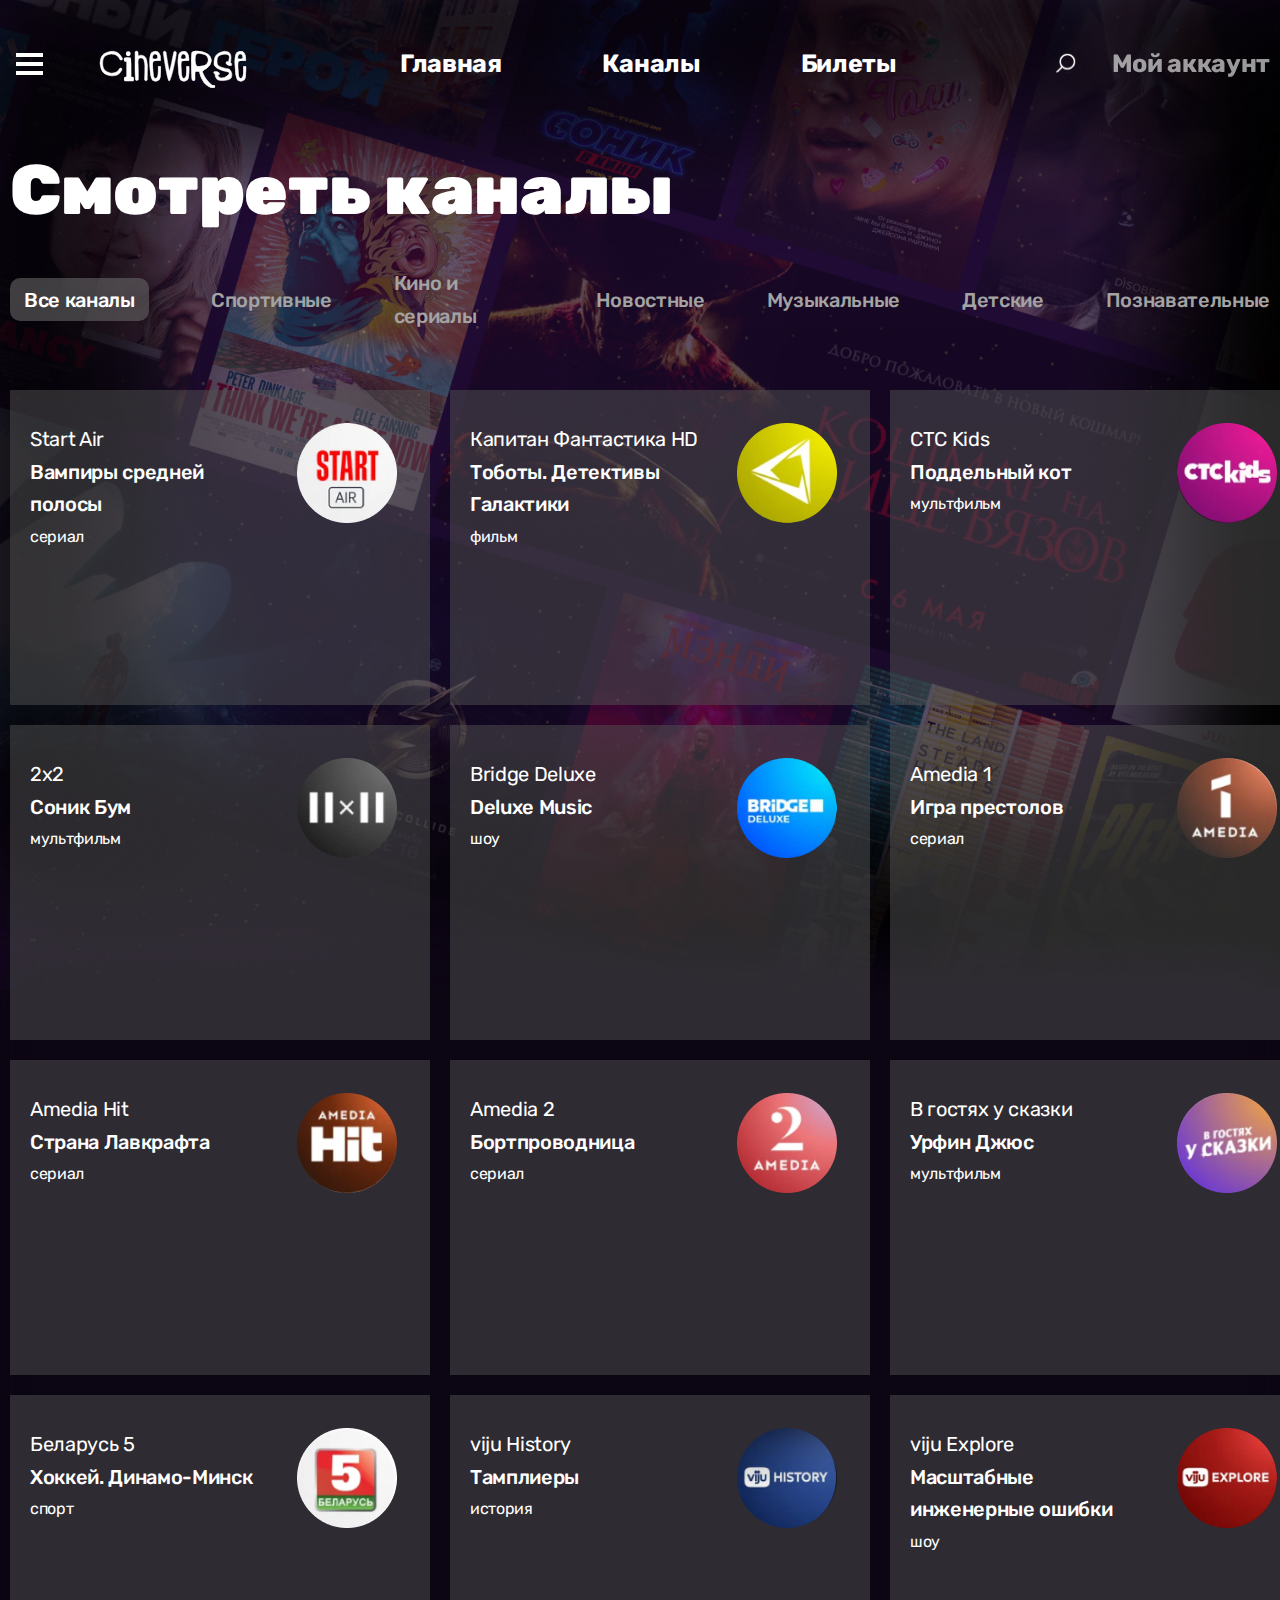
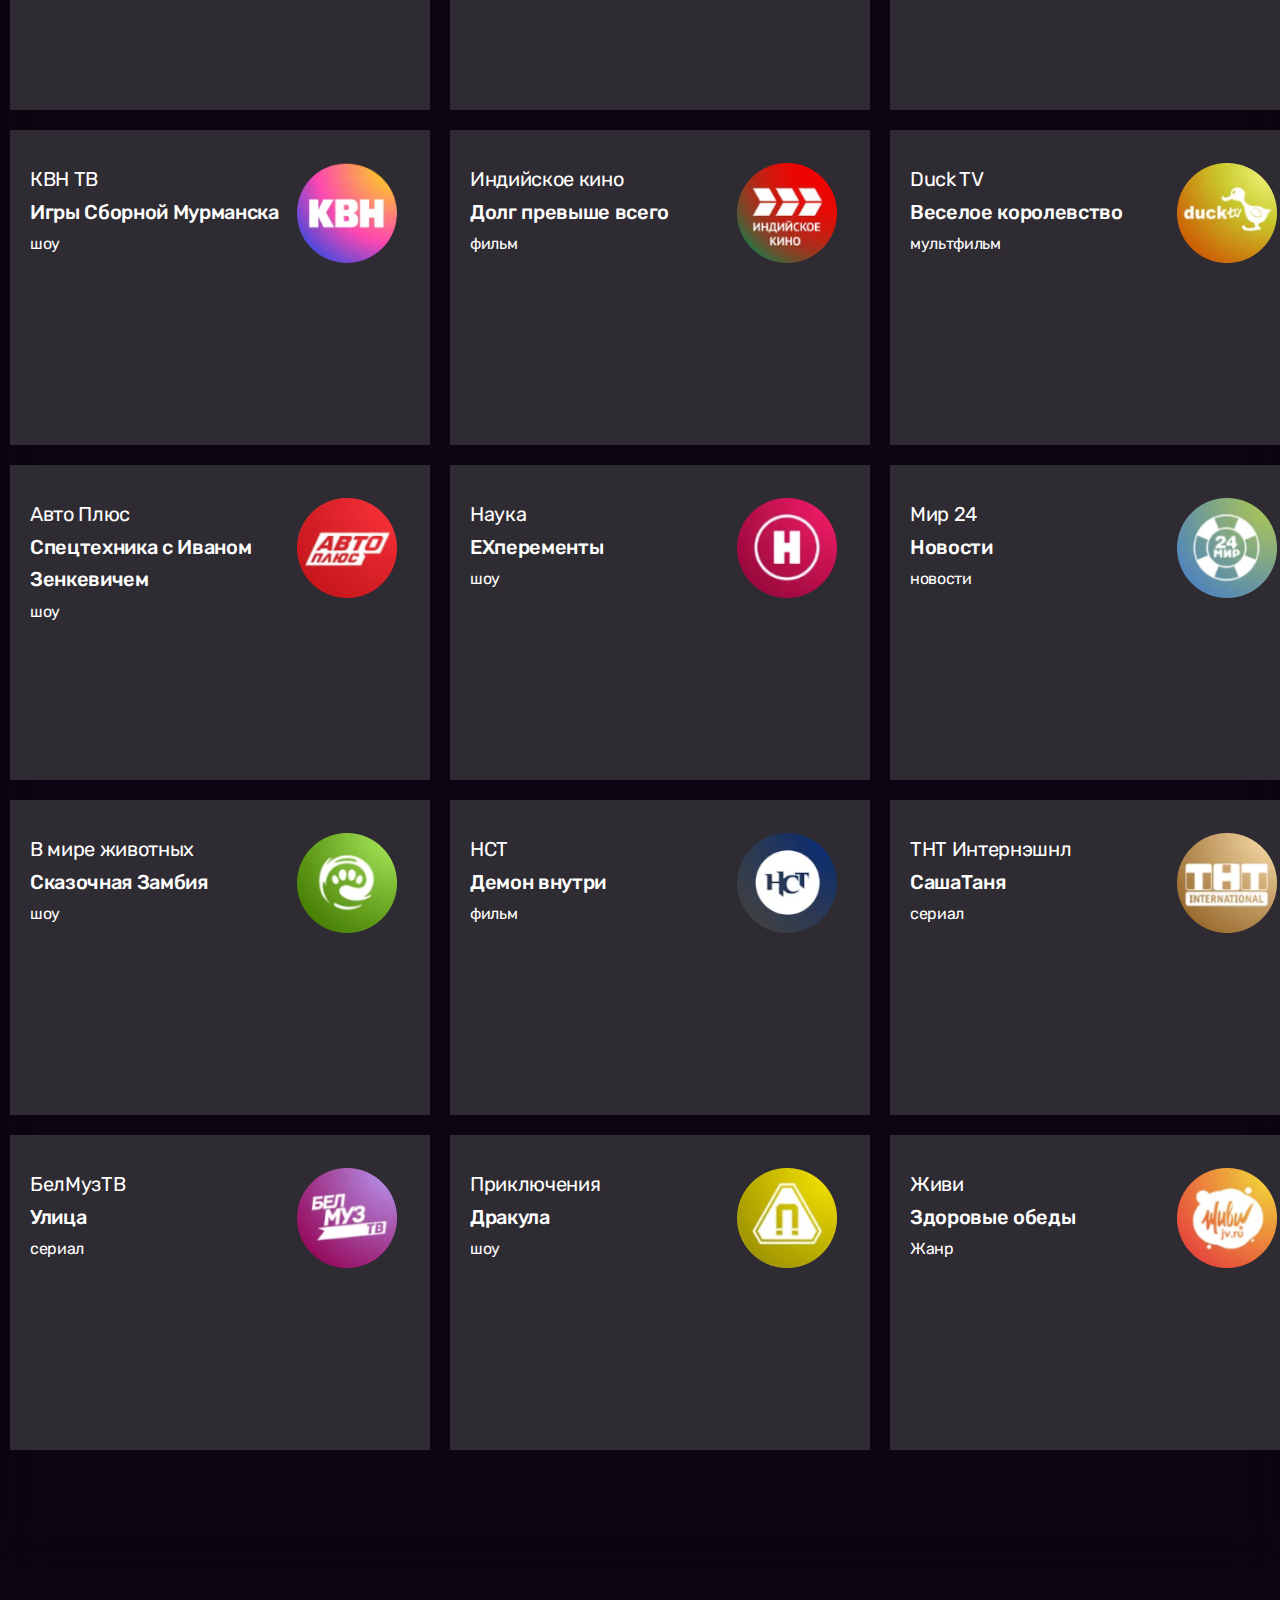
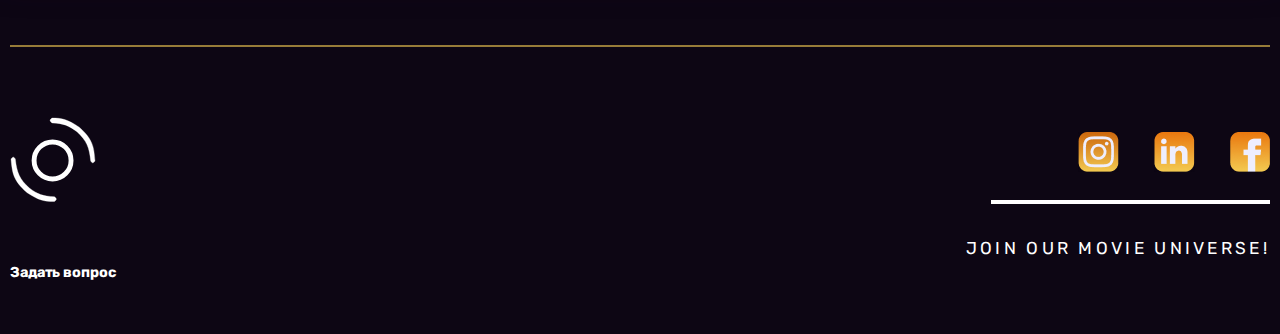
==== commit ead0dc78: "aaaaaaaaaaaa" ====
--- a/channels.html
+++ b/channels.html
@@ -349,9 +349,9 @@
                 </div>
                 <div class="footer__social-media">
                   <div class="social-media">
-                    <img src="images/inst.svg" alt="" />
-                    <img src="images/linked.svg" alt="" />
-                    <img src="images/facebook.svg" alt="" />
+                    <img src="images/inst.png" alt="" />
+                    <img src="images/in.png" alt="" />
+                    <img src="images/f.png" alt="" />
                   </div>
                   <div class="horizontal-line--small"></div>
                   <p class="footer__wish">JOIN OUR MOVIE UNIVERSE!</p>
